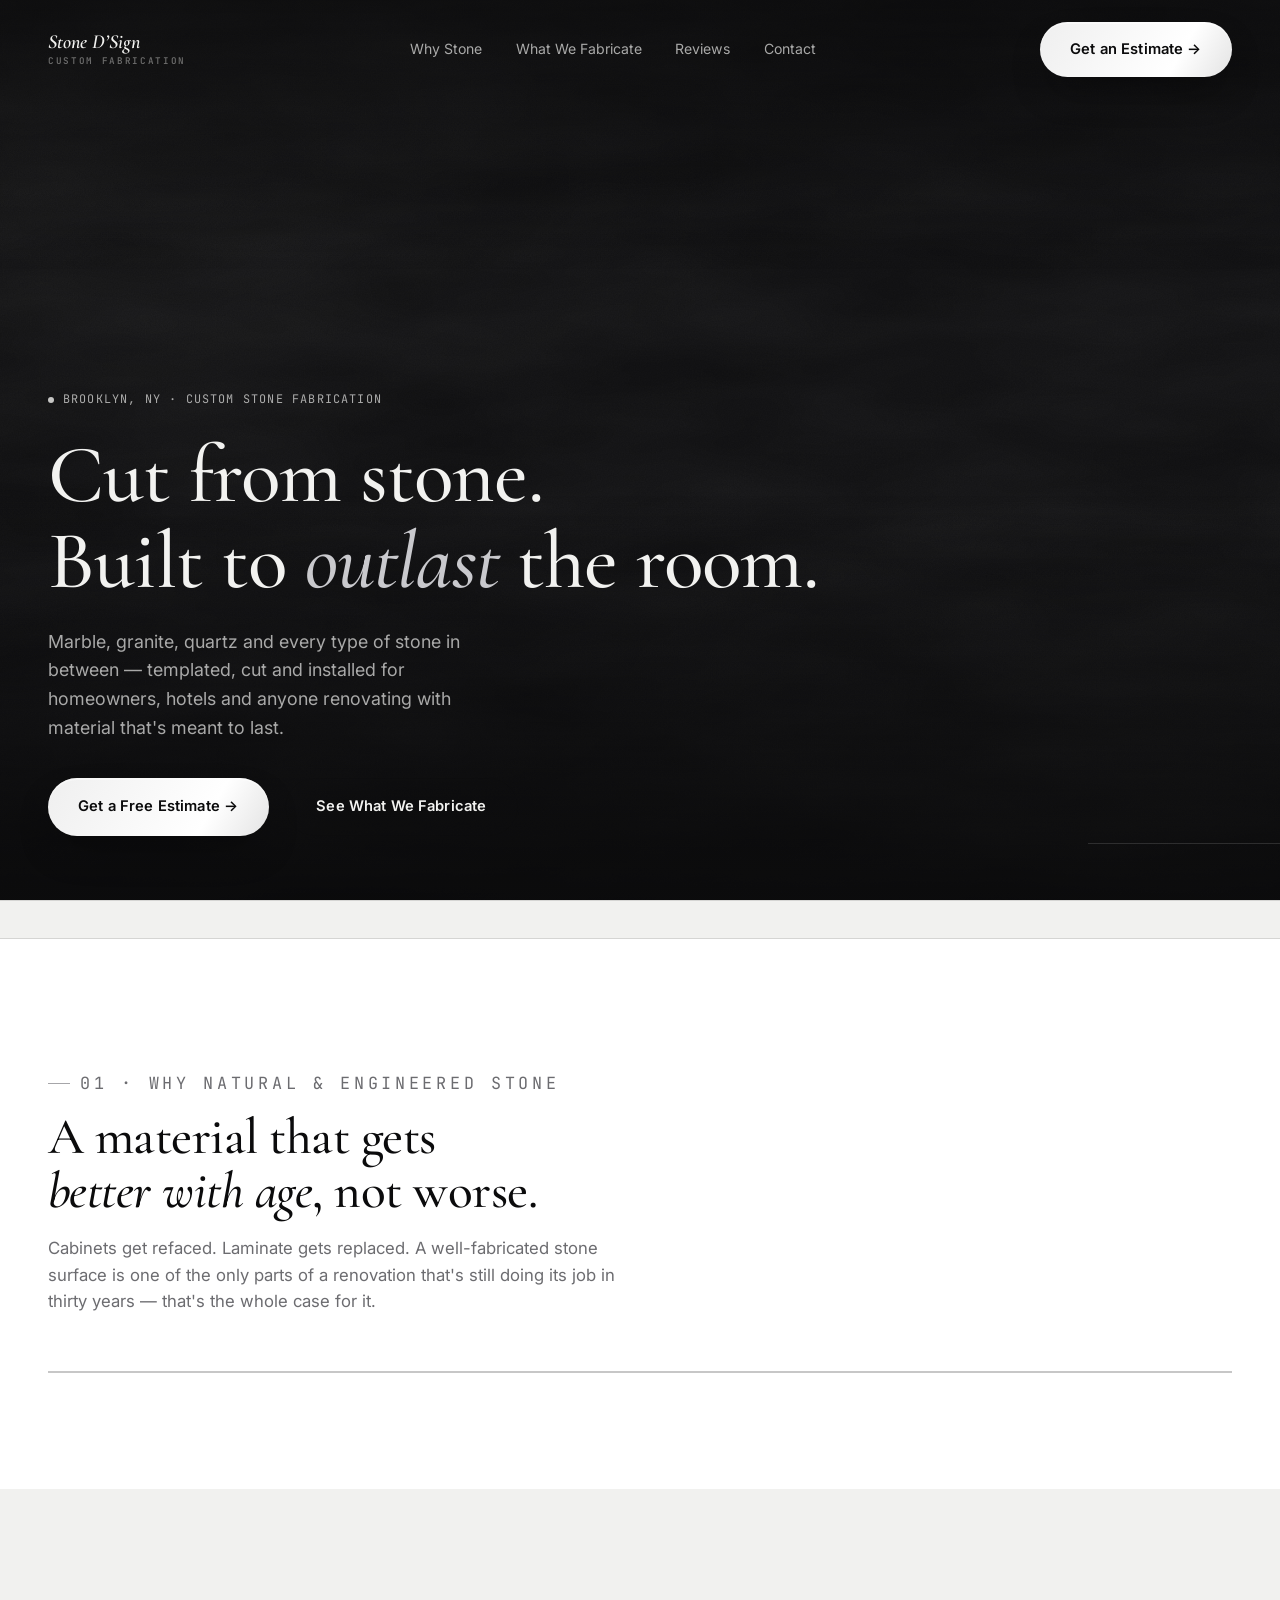
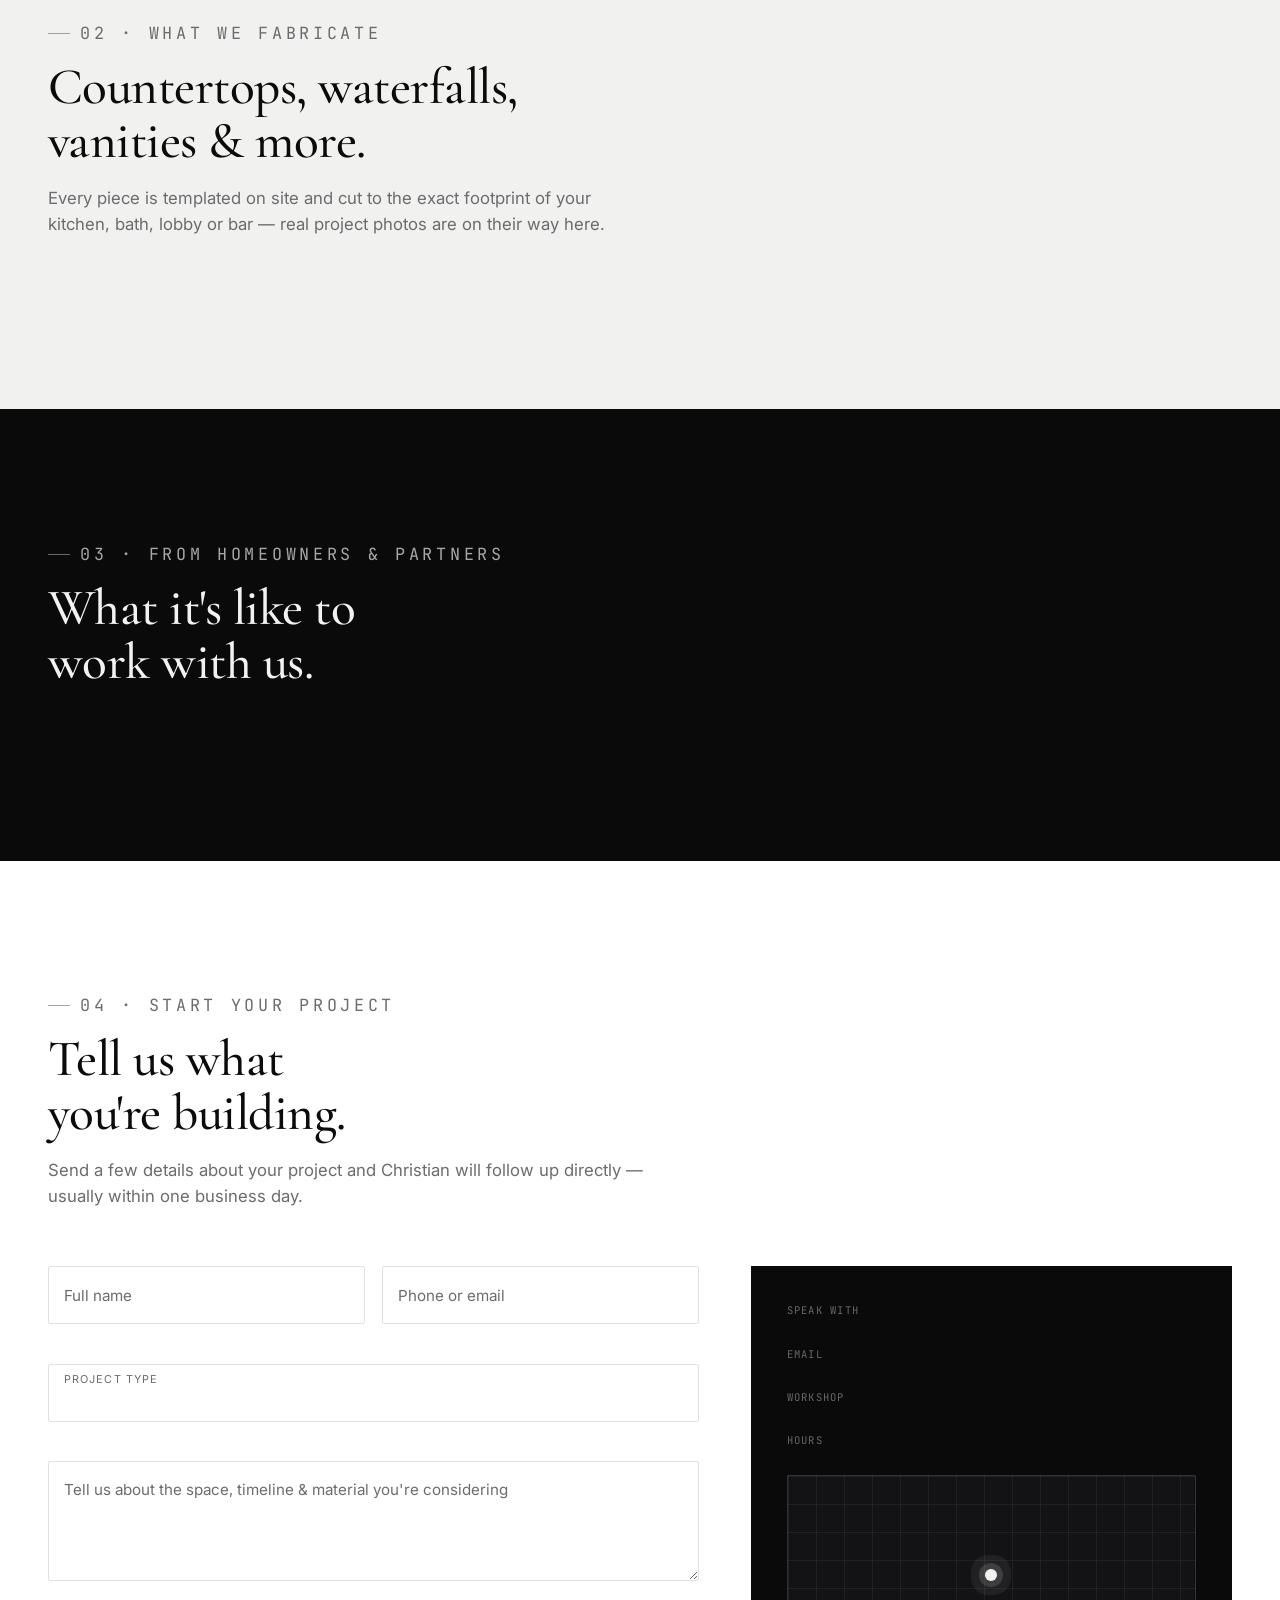
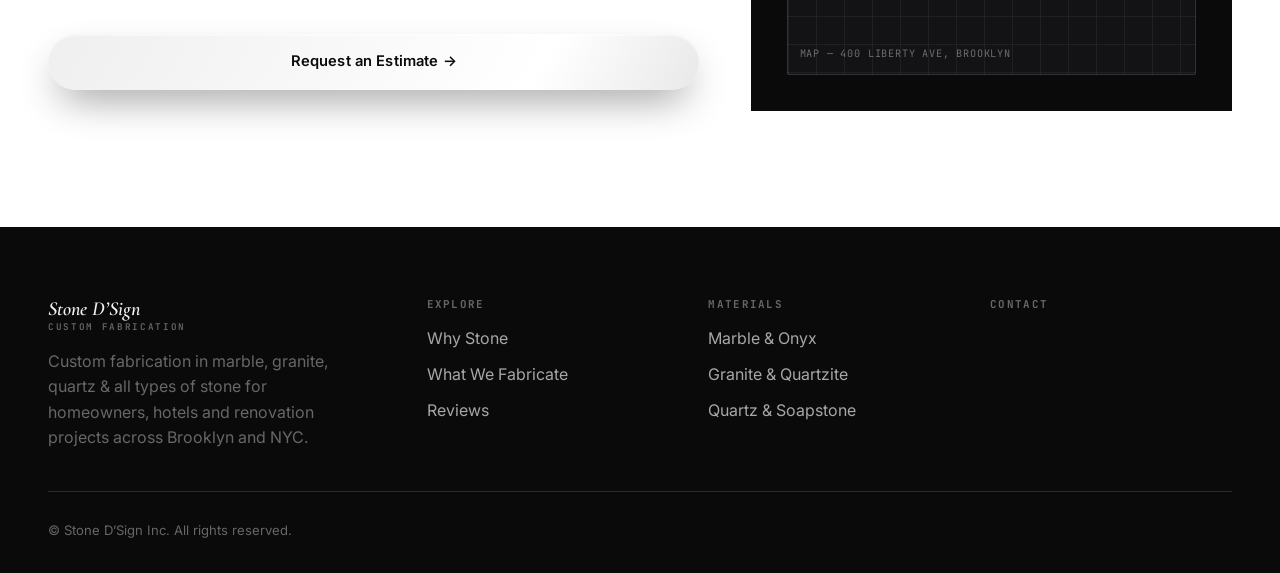
==== index.html @ 208e3b18 "Add files via upload" ====
<!doctype html>
<html lang="en">
<head>
  <meta charset="utf-8">
  <meta name="viewport" content="width=device-width, initial-scale=1">
  <title>Stone D&#39;Sign Inc. · Custom Marble, Granite &amp; Quartz Fabrication — Brooklyn, NY</title>
  <meta name="description" content="Custom stone fabrication in marble, granite, quartz and all types of stone. Kitchen countertops, waterfall islands, vanity tops, fireplaces &amp; tabletops. Brooklyn, NY.">

  <link rel="icon" href="data:image/svg+xml,<svg xmlns=%22http://www.w3.org/2000/svg%22 viewBox=%220 0 100 100%22><rect width=%22100%22 height=%22100%22 fill=%22%230a0a0b%22/><text x=%2250%22 y=%2266%22 font-size=%2258%22 font-family=%22Georgia,serif%22 font-style=%22italic%22 fill=%22%23f2f2f0%22 text-anchor=%22middle%22>S</text></svg>">

  <link rel="preconnect" href="https://fonts.googleapis.com">
  <link rel="preconnect" href="https://fonts.gstatic.com" crossorigin>
  <link rel="stylesheet" href="https://fonts.googleapis.com/css2?family=Cormorant+Garamond:ital,wght@0,400;0,500;0,600;1,500;1,600&amp;family=Inter:wght@400;500;600;700&amp;family=JetBrains+Mono:wght@400;500&amp;display=swap">

  <link rel="stylesheet" href="styles.css?v=20260906">
</head>
<body>
  <a class="skip-link" href="#main">Skip to content</a>

  <!-- ============================= NAV ============================= -->
  <header class="nav">
    <div class="container nav-inner">
      <a href="#top" class="brand">Stone D&#8217;Sign <span class="sub">Custom Fabrication</span></a>
      <nav class="nav-links" aria-label="Primary">
        <a href="#why-stone">Why Stone</a>
        <a href="#work">What We Fabricate</a>
        <a href="#reviews">Reviews</a>
        <a href="#contact">Contact</a>
      </nav>
      <a class="btn btn-primary nav-cta" href="#contact"><span class="arrow">Get an Estimate →</span></a>
      <button class="burger" data-burger aria-expanded="false" aria-controls="mobile-nav" aria-label="Open menu">
        <span></span>
      </button>
    </div>
  </header>

  <nav id="mobile-nav" class="mobile-nav" data-mobile-nav aria-hidden="true" aria-label="Mobile">
    <ul>
      <li><a href="#why-stone">Why Stone</a></li>
      <li><a href="#work">What We Fabricate</a></li>
      <li><a href="#reviews">Reviews</a></li>
      <li><a href="#contact">Contact</a></li>
      <li><a class="btn btn-ghost" href="#contact">Get an Estimate</a></li>
    </ul>
  </nav>

  <main id="main">

    <!-- ============================= HERO ============================= -->
    <section class="hero" id="top">
      <div class="hero-veins" data-hero-veins aria-hidden="true"></div>
      <div class="hero-grain" aria-hidden="true"></div>
      <div class="hero-vignette" aria-hidden="true"></div>

      <div class="hero-inner container">
        <p class="hero-meta"><span class="dot"></span> Brooklyn, NY · Custom Stone Fabrication</p>
        <h1 class="hero-title">Cut from stone.<br>Built to <em>outlast</em> the room.</h1>
        <p class="hero-sub">Marble, granite, quartz and every type of stone in between — templated, cut and installed for homeowners, hotels and anyone renovating with material that's meant to last.</p>
        <div class="hero-actions">
          <a class="btn btn-primary" href="#contact" data-magnetic data-magnetic-strength="0.25"><span class="arrow">Get a Free Estimate →</span></a>
          <a class="btn btn-ghost" href="#work">See What We Fabricate</a>
        </div>
      </div>

      <div class="hero-stats">
        <div class="container">
          <div class="stats-row" data-stats aria-label="Company statistics"></div>
        </div>
      </div>
    </section>

    <!-- ============================= MATERIALS MARQUEE ============================= -->
    <div class="marquee" aria-hidden="true">
      <div class="marquee-row">
        <div class="marquee-track" data-marquee-track></div>
      </div>
    </div>

    <!-- ============================= WHY STONE / ADVANTAGES ============================= -->
    <section class="section" id="why-stone">
      <div class="container">
        <div class="section-head">
          <p class="kicker">01 · Why Natural &amp; Engineered Stone</p>
          <h2>A material that gets<br><em>better with age</em>, not worse.</h2>
          <p>Cabinets get refaced. Laminate gets replaced. A well-fabricated stone surface is one of the only parts of a renovation that's still doing its job in thirty years — that's the whole case for it.</p>
        </div>
        <div class="adv-grid" data-advantages role="list" aria-label="Advantages of stone"></div>
      </div>
    </section>

    <!-- ============================= WHAT WE FABRICATE ============================= -->
    <section class="section section--soft" id="work">
      <div class="container">
        <div class="section-head">
          <p class="kicker">02 · What We Fabricate</p>
          <h2>Countertops, waterfalls,<br>vanities &amp; more.</h2>
          <p>Every piece is templated on site and cut to the exact footprint of your kitchen, bath, lobby or bar — real project photos are on their way here.</p>
        </div>
        <div class="app-grid" data-applications role="list" aria-label="Stone applications"></div>
      </div>
    </section>

    <!-- ============================= TESTIMONIALS ============================= -->
    <section class="section section--dark" id="reviews">
      <div class="container">
        <div class="section-head">
          <p class="kicker">03 · From Homeowners &amp; Partners</p>
          <h2>What it's like to<br>work with us.</h2>
        </div>
        <div class="quote-grid" data-testimonials role="list" aria-label="Client testimonials"></div>
      </div>
    </section>

    <!-- ============================= CONTACT ============================= -->
    <section class="section" id="contact">
      <div class="container">
        <div class="section-head">
          <p class="kicker">04 · Start Your Project</p>
          <h2>Tell us what<br>you're building.</h2>
          <p>Send a few details about your project and Christian will follow up directly — usually within one business day.</p>
        </div>

        <div class="contact-grid">
          <form class="contact-form" data-contact-form novalidate>
            <div class="form-row">
              <div class="field">
                <input type="text" name="name" id="f-name" placeholder=" " required autocomplete="name">
                <label for="f-name">Full name</label>
              </div>
              <div class="field">
                <input type="tel" name="phone" id="f-phone" placeholder=" " required autocomplete="tel">
                <label for="f-phone">Phone or email</label>
              </div>
            </div>
            <div class="field">
              <select name="project" id="f-project" required>
                <option value="" disabled selected hidden></option>
                <option>Kitchen countertop</option>
                <option>Waterfall island</option>
                <option>Bathroom vanity</option>
                <option>Fireplace surround</option>
                <option>Commercial / hotel project</option>
                <option>Other</option>
              </select>
              <label for="f-project">Project type</label>
            </div>
            <div class="field">
              <textarea name="message" id="f-message" placeholder=" " required></textarea>
              <label for="f-message">Tell us about the space, timeline &amp; material you're considering</label>
            </div>
            <button class="btn btn-primary cta-submit" type="submit">
              <span class="cta-form-label arrow">Request an Estimate →</span>
              <span class="cta-form-spinner" aria-hidden="true"></span>
            </button>

            <div class="contact-success" data-contact-success aria-hidden="true" role="status">
              <h3>Request received.</h3>
              <p data-contact-success-msg></p>
            </div>
          </form>

          <aside class="info-card">
            <div class="info-row">
              <span class="label">Speak with</span>
              <a class="value" data-contact-phone href="#"></a>
            </div>
            <div class="info-row">
              <span class="label">Email</span>
              <a class="value" data-contact-email href="#"></a>
            </div>
            <div class="info-row">
              <span class="label">Workshop</span>
              <span class="value" data-contact-address></span>
            </div>
            <div class="info-row">
              <span class="label">Hours</span>
              <span class="value" data-contact-hours></span>
            </div>
            <div class="map-ph" role="img" aria-label="Map placeholder — 400 Liberty Avenue, Brooklyn, NY">
              <span class="pin" aria-hidden="true"></span>
              <span class="map-label">Map — 400 Liberty Ave, Brooklyn</span>
            </div>
          </aside>
        </div>
      </div>
    </section>

  </main>

  <!-- ============================= FOOTER ============================= -->
  <footer class="footer">
    <div class="container">
      <div class="footer-top">
        <div class="footer-brand">
          <a href="#top" class="brand">Stone D&#8217;Sign <span class="sub">Custom Fabrication</span></a>
          <p>Custom fabrication in marble, granite, quartz &amp; all types of stone for homeowners, hotels and renovation projects across Brooklyn and NYC.</p>
        </div>
        <div class="footer-col">
          <h4>Explore</h4>
          <ul>
            <li><a href="#why-stone">Why Stone</a></li>
            <li><a href="#work">What We Fabricate</a></li>
            <li><a href="#reviews">Reviews</a></li>
          </ul>
        </div>
        <div class="footer-col">
          <h4>Materials</h4>
          <ul>
            <li>Marble &amp; Onyx</li>
            <li>Granite &amp; Quartzite</li>
            <li>Quartz &amp; Soapstone</li>
          </ul>
        </div>
        <div class="footer-col">
          <h4>Contact</h4>
          <ul>
            <li><a data-contact-phone-plain href="#"></a></li>
            <li><a data-contact-email href="#"></a></li>
            <li><span data-contact-address></span></li>
          </ul>
        </div>
      </div>
      <div class="footer-bottom">
        <p>&copy; <span data-year></span> Stone D&#8217;Sign Inc. All rights reserved.</p>
      </div>
    </div>
  </footer>

  <script defer src="lib/manifest.js"></script>
  <script defer src="main.js?v=20260906"></script>
</body>
</html>
---- styles.css ----
/* =============================================================
   1. Tokens
   ============================================================= */
:root {
  /* Light zone */
  --bg:        #ffffff;
  --bg-2:      #f1f1ef;
  --paper:     #fafafa;
  --ink:       #0b0b0c;
  --ink-soft:  #2c2c2e;
  --muted:     #6c6c70;
  --line:      rgba(11, 11, 12, 0.12);
  --line-soft: rgba(11, 11, 12, 0.07);

  /* Dark zone */
  --dark-bg:    #0a0a0b;
  --dark-bg-2:  #131315;
  --dark-card:  #1a1a1d;
  --cream:      #f2f2f0;   /* "white" text on dark, never pure #fff */
  --cream-mute: rgba(242, 242, 240, 0.68);
  --cream-dim:  rgba(242, 242, 240, 0.4);
  --line-dark:  rgba(242, 242, 240, 0.14);

  /* Metallic / sheen accent — grayscale only, no hue */
  --silver:     #c9c9cd;
  --silver-2:   #8f8f94;

  --radius: 2px;

  --ease-out:    cubic-bezier(0.16, 1, 0.3, 1);
  --ease-in:     cubic-bezier(0.7, 0, 0.84, 0);
  --ease-soft:   cubic-bezier(0.25, 0.46, 0.45, 0.94);
  --ease-bounce: cubic-bezier(0.34, 1.56, 0.64, 1);

  --serif: "Cormorant Garamond", "EB Garamond", Georgia, serif;
  --sans:  "Inter", -apple-system, BlinkMacSystemFont, "Segoe UI", sans-serif;
  --mono:  "JetBrains Mono", "IBM Plex Mono", ui-monospace, monospace;

  --container: 1280px;
  --gutter: clamp(1.25rem, 4vw, 3rem);
}

/* =============================================================
   2. Reset & base
   ============================================================= */
*, *::before, *::after { box-sizing: border-box; margin: 0; }
html { -webkit-text-size-adjust: 100%; tab-size: 2; scroll-behavior: smooth; }
html.nav-open { overflow: hidden; }
body {
  font-family: var(--sans);
  font-size: 16px;
  line-height: 1.6;
  color: var(--ink);
  background: var(--bg);
  -webkit-font-smoothing: antialiased;
  text-rendering: optimizeLegibility;
  overflow-x: clip;
  overscroll-behavior-y: none;
}
img, svg, video { display: block; max-width: 100%; }
img { height: auto; }
button { font: inherit; color: inherit; cursor: pointer; border: 0; background: none; }
a { color: inherit; text-decoration: none; }
p { text-wrap: pretty; }
h1, h2, h3, h4 { text-wrap: balance; line-height: 1.05; letter-spacing: -0.01em; }
ul { list-style: none; padding: 0; }
::selection { background: var(--ink); color: var(--cream); }

:focus-visible {
  outline: 2px solid var(--ink);
  outline-offset: 3px;
  border-radius: 4px;
}

.skip-link {
  position: fixed; top: -100px; left: 1rem;
  padding: .6rem 1rem; background: var(--ink); color: var(--cream);
  z-index: 9999; border-radius: 8px; font-weight: 500;
}
.skip-link:focus { top: 1rem; }

/* =============================================================
   3. Utilities
   ============================================================= */
.container {
  width: 100%;
  max-width: var(--container);
  margin-inline: auto;
  padding-inline: var(--gutter);
}
.sr-only {
  position: absolute; width: 1px; height: 1px; padding: 0; margin: -1px;
  overflow: hidden; clip: rect(0,0,0,0); white-space: nowrap; border: 0;
}
.section { padding-block: clamp(4rem, 9vw, 7.5rem); }
.section--tight { padding-block: clamp(2.5rem, 6vw, 4.5rem); }
.section--dark { background: var(--dark-bg); color: var(--cream); }
.section--soft { background: var(--bg-2); }

.kicker {
  display: inline-flex; align-items: center; gap: .6em;
  font-family: var(--mono);
  font-size: .72rem;
  letter-spacing: .22em;
  text-transform: uppercase;
  color: var(--muted);
}
.section--dark .kicker { color: var(--cream-mute); }
.kicker::before {
  content: ""; width: 22px; height: 1px; background: currentColor; opacity: .6;
}

.eyebrow-num {
  font-family: var(--mono);
  font-size: .8rem;
  color: var(--muted);
  letter-spacing: .05em;
}

.section-head {
  max-width: 46rem;
  margin-bottom: clamp(2.25rem, 5vw, 3.5rem);
}
.section-head h2 { margin-top: .9rem; }
.section-head p { margin-top: 1rem; color: var(--muted); font-size: 1.05rem; max-width: 38rem; }
.section--dark .section-head p { color: var(--cream-mute); }

.hairline { border-top: 1px solid var(--line); }
.section--dark .hairline { border-top-color: var(--line-dark); }

/* =============================================================
   4. Typography
   ============================================================= */
h1, .h1 { font-family: var(--serif); font-weight: 500; font-size: clamp(2.6rem, 6.4vw, 5.4rem); }
h2, .h2 { font-family: var(--serif); font-weight: 500; font-size: clamp(2rem, 4.2vw, 3.2rem); }
h3, .h3 { font-family: var(--serif); font-weight: 500; font-size: clamp(1.35rem, 2vw, 1.7rem); }
em { font-style: italic; }
.lede { font-size: clamp(1.05rem, 1.6vw, 1.25rem); color: var(--muted); max-width: 40ch; }
.section--dark .lede { color: var(--cream-mute); }

/* =============================================================
   5. Components
   ============================================================= */

/* --- Buttons --- */
.btn {
  position: relative;
  display: inline-flex; align-items: center; justify-content: center; gap: .6rem;
  padding: 1rem 1.9rem;
  font-family: var(--sans); font-weight: 600; font-size: .92rem;
  letter-spacing: .01em;
  border-radius: 999px;
  transition: transform .5s var(--ease-soft), box-shadow .4s var(--ease-out), background .4s var(--ease-out), color .4s var(--ease-out);
  white-space: nowrap;
}
.btn-primary {
  background: linear-gradient(120deg, #efefef, #ffffff 35%, #d8d8d8 55%, #ffffff 75%, #efefef);
  background-size: 220% 100%;
  color: var(--ink);
  box-shadow: 0 18px 40px -12px rgba(0,0,0,0.45), 0 2px 0 rgba(255,255,255,0.4) inset;
}
.btn-primary:hover { background-position: 100% 0; transform: translateY(-2px); box-shadow: 0 22px 50px -10px rgba(0,0,0,0.5); }
.btn-ghost {
  background: transparent;
  color: inherit;
  border: 1px solid var(--line);
}
.section--dark .btn-ghost { border-color: var(--line-dark); }
.btn-ghost:hover { border-color: currentColor; transform: translateY(-2px); }
.btn-ghost .arrow, .btn-primary .arrow { transition: transform .4s var(--ease-out); }
.btn:hover .arrow { transform: translateX(3px); }

.has-magnetic { display: inline-flex; position: relative; isolation: isolate; }
.magnetic-inner {
  display: inline-flex; align-items: center; justify-content: center; gap: inherit;
  will-change: transform;
  transition: transform .8s var(--ease-soft);
}

/* --- Sheen / halo card effect (signature) --- */
.has-sheen {
  --mx: 50%; --my: 50%; --rx: 0deg; --ry: 0deg;
  position: relative; isolation: isolate;
  transform: perspective(1000px) rotateX(var(--rx)) rotateY(var(--ry));
  transition: transform .5s var(--ease-soft), box-shadow .5s var(--ease-soft), border-color .4s;
}
.has-sheen:hover { transition-duration: .12s; }
.has-sheen::before {
  content: "";
  position: absolute; inset: 0; z-index: 1; pointer-events: none;
  background: radial-gradient(320px circle at var(--mx) var(--my), rgba(255,255,255,0.5), transparent 60%);
  opacity: 0; transition: opacity .4s;
  mix-blend-mode: overlay;
}
.section--dark .has-sheen::before {
  background: radial-gradient(320px circle at var(--mx) var(--my), rgba(255,255,255,0.16), transparent 62%);
}
.has-sheen:hover::before { opacity: 1; }

/* --- Nav --- */
.nav {
  position: fixed; inset-inline: 0; top: 0; z-index: 100;
  transition: background-color .4s var(--ease-out), backdrop-filter .4s var(--ease-out), border-color .4s var(--ease-out);
  border-bottom: 1px solid transparent;
}
.nav-inner {
  display: flex; align-items: center; justify-content: space-between;
  padding-block: 1.35rem;
}
.nav.is-scrolled {
  background: rgba(10,10,11,0.82);
  backdrop-filter: blur(14px); -webkit-backdrop-filter: blur(14px);
  border-bottom-color: var(--line-dark);
}
.nav.is-scrolled .nav-inner { padding-block: 1rem; }
.brand {
  display: flex; flex-direction: column; line-height: 1;
  font-family: var(--serif); font-style: italic; font-weight: 600;
  font-size: 1.25rem; color: var(--cream);
}
.brand span.sub {
  font-family: var(--mono); font-style: normal; font-size: .58rem;
  letter-spacing: .18em; text-transform: uppercase; color: var(--cream-dim);
  margin-top: .3rem;
}
.nav-links {
  display: none; align-items: center; gap: 2.1rem;
  font-size: .88rem; color: var(--cream-mute);
}
.nav-links a { position: relative; padding-block: .2rem; }
.nav-links a::after {
  content: ""; position: absolute; left: 0; right: 100%; bottom: -2px; height: 1px; background: var(--cream);
  transition: right .35s var(--ease-out);
}
.nav-links a:hover::after { right: 0; }
.nav-links a:hover { color: var(--cream); }
.nav-cta { display: none; }
.burger {
  display: grid; place-items: center; width: 42px; height: 42px;
  border: 1px solid var(--line-dark); border-radius: 50%;
  color: var(--cream);
}
.burger span, .burger span::before, .burger span::after {
  content: ""; display: block; width: 16px; height: 1px; background: currentColor; position: relative;
  transition: transform .3s var(--ease-out), opacity .3s;
}
.burger span::before { position: absolute; top: -5px; }
.burger span::after { position: absolute; top: 5px; }
.burger[aria-expanded="true"] span { background: transparent; }
.burger[aria-expanded="true"] span::before { transform: translateY(5px) rotate(45deg); }
.burger[aria-expanded="true"] span::after { transform: translateY(-5px) rotate(-45deg); }

.mobile-nav {
  position: fixed; inset: 0; z-index: 90;
  background: var(--dark-bg); color: var(--cream);
  display: grid; place-items: center;
  clip-path: inset(0 0 100% 0);
  transition: clip-path .6s var(--ease-soft);
}
.mobile-nav[aria-hidden="false"] { clip-path: inset(0); }
.mobile-nav ul { display: flex; flex-direction: column; align-items: center; gap: 1.6rem; }
.mobile-nav a { font-family: var(--serif); font-style: italic; font-size: 2rem; }
.mobile-nav .btn { margin-top: 1rem; }

/* --- Cards: advantages --- */
.adv-grid {
  display: grid; gap: 1px; background: var(--line);
  border: 1px solid var(--line);
}
.adv-card {
  background: var(--bg); padding: clamp(1.75rem, 3vw, 2.5rem);
  display: flex; flex-direction: column; gap: .9rem;
}
.adv-num { font-family: var(--mono); font-size: .85rem; color: var(--muted); }
.adv-title { font-size: 1.3rem; }
.adv-text { color: var(--muted); font-size: .98rem; max-width: 38ch; }
.adv-card--big { grid-column: span 2; }
.adv-card--big .adv-title { font-size: clamp(1.5rem, 2.4vw, 1.9rem); }

/* --- Materials marquee --- */
.marquee { overflow: hidden; position: relative; background: var(--bg-2); border-block: 1px solid var(--line); }
.marquee::before, .marquee::after {
  content: ""; position: absolute; top: 0; bottom: 0; width: 90px; z-index: 2; pointer-events: none;
}
.marquee::before { left: 0; background: linear-gradient(90deg, var(--bg-2), transparent); }
.marquee::after { right: 0; background: linear-gradient(270deg, var(--bg-2), transparent); }
.marquee-row { display: flex; width: max-content; animation: marqueeScroll 34s linear infinite; }
.marquee-track {
  display: inline-flex; align-items: center; gap: 1.4rem; white-space: nowrap;
  padding-block: 1.15rem; padding-inline-end: 1.4rem;
}
.marquee-item { font-family: var(--mono); font-size: .82rem; letter-spacing: .12em; color: var(--ink-soft); }
.marquee-dot { font-size: .5rem; color: var(--muted); opacity: .6; }
@keyframes marqueeScroll { to { transform: translateX(-50%); } }

/* --- Applications / gallery mosaic --- */
.app-grid {
  display: grid; gap: clamp(1rem, 2vw, 1.5rem);
  grid-template-columns: 1fr;
}
.app-card { display: flex; flex-direction: column; gap: 1rem; }
.app-card figcaption h3 { font-size: 1.1rem; }
.app-card figcaption p { color: var(--muted); font-size: .92rem; margin-top: .35rem; max-width: 32ch; }

.ph-image {
  position: relative; overflow: hidden; border-radius: var(--radius);
  background:
    repeating-linear-gradient(135deg, #ececea 0px, #ececea 2px, #e2e2e0 2px, #e2e2e0 4px),
    linear-gradient(160deg, #f3f3f1, #dcdcda 60%, #efefed);
  min-height: 220px;
}
.ph-image::after {
  content: ""; position: absolute; inset: 0;
  background: linear-gradient(115deg, transparent 30%, rgba(255,255,255,0.55) 48%, transparent 66%);
  background-size: 250% 250%;
  animation: phSheen 6s ease-in-out infinite;
}
@keyframes phSheen {
  0%, 100% { background-position: 0% 0%; }
  50% { background-position: 100% 100%; }
}
.ph-frame {
  position: absolute; inset: 10px; border: 1px dashed rgba(11,11,12,0.28); border-radius: 1px;
}
.ph-label {
  position: absolute; left: 50%; top: 50%; transform: translate(-50%, -50%);
  font-family: var(--mono); font-size: .68rem; letter-spacing: .06em; text-transform: uppercase;
  color: var(--ink-soft); background: rgba(255,255,255,0.75);
  padding: .45rem .7rem; border: 1px solid rgba(11,11,12,0.15);
  max-width: 84%; text-align: center; line-height: 1.4;
}
.ph--wide { aspect-ratio: 16 / 10; }
.ph--tall { aspect-ratio: 4 / 5; }
.ph--square { aspect-ratio: 1 / 1; }

/* --- Testimonials --- */
.quote-grid { display: grid; gap: clamp(1.25rem, 2.5vw, 1.75rem); grid-template-columns: 1fr; }
.quote-card {
  background: var(--dark-card); border: 1px solid var(--line-dark);
  padding: clamp(1.9rem, 3vw, 2.5rem);
  display: flex; flex-direction: column; gap: 1.3rem;
}
.quote-mark { font-family: var(--serif); font-size: 3rem; line-height: 1; color: var(--silver-2); }
.quote-card blockquote { font-size: 1.05rem; color: var(--cream); line-height: 1.55; }
.quote-card footer { display: flex; flex-direction: column; gap: .2rem; }
.quote-name { font-weight: 600; color: var(--cream); }
.quote-role { font-family: var(--mono); font-size: .74rem; letter-spacing: .05em; color: var(--cream-dim); text-transform: uppercase; }

/* --- Stats --- */
.stats-row { display: grid; grid-template-columns: repeat(2, 1fr); gap: 2rem; }
.stat { display: flex; flex-direction: column; gap: .35rem; }
.stat-num { font-family: var(--serif); font-style: italic; font-size: clamp(2rem, 4vw, 2.8rem); color: var(--cream); }
.stat-label { font-family: var(--mono); font-size: .68rem; letter-spacing: .07em; text-transform: uppercase; color: var(--cream-dim); max-width: 16ch; }

/* --- Forms --- */
.field { position: relative; }
.field input, .field select, .field textarea {
  width: 100%; padding: 1.35rem 1rem 0.55rem; border: 1px solid var(--line);
  background: transparent; color: inherit; font: inherit; border-radius: var(--radius);
  transition: border-color .3s;
}
.field textarea { min-height: 120px; resize: vertical; }
.field input:focus, .field select:focus, .field textarea:focus { border-color: var(--ink); outline: none; }
.field label {
  position: absolute; left: 1rem; top: 1.1rem;
  pointer-events: none; transition: all .25s var(--ease-out);
  color: var(--muted); font-size: .95rem;
}
.field input:focus + label, .field input:not(:placeholder-shown) + label,
.field textarea:focus + label, .field textarea:not(:placeholder-shown) + label,
.field.has-value label {
  top: .45rem; font-size: .68rem; letter-spacing: .1em; text-transform: uppercase;
}
.field select { appearance: none; }
.field select + label { top: .45rem; font-size: .68rem; letter-spacing: .1em; text-transform: uppercase; }

.contact-form { display: grid; gap: 1.1rem; position: relative; }
.form-row { display: grid; gap: 1.1rem; grid-template-columns: 1fr; }

.cta-submit {
  position: relative; margin-top: .4rem; align-self: start;
}
.cta-submit .cta-form-spinner, .cta-submit .cta-form-check {
  position: absolute; inset: 0; display: grid; place-items: center; opacity: 0; pointer-events: none;
}
.contact-form.is-sending .cta-submit .cta-form-label { opacity: 0; }
.contact-form.is-sending .cta-submit .cta-form-spinner { opacity: 1; }
.cta-form-spinner::after {
  content: ""; width: 16px; height: 16px;
  border: 1.5px solid rgba(11,11,12,0.25); border-top-color: var(--ink);
  border-radius: 50%; animation: spin .9s linear infinite;
}
@keyframes spin { to { transform: rotate(360deg); } }
.contact-form.is-sent { opacity: 0; transform: translateY(-10px); pointer-events: none; transition: opacity .5s, transform .5s; }

.contact-success {
  position: absolute; inset: 0; display: grid; place-items: start center; text-align: left;
  opacity: 0; pointer-events: none; transform: translateY(10px);
  transition: opacity .7s var(--ease-out) .15s, transform .7s var(--ease-soft) .15s;
}
.contact-success.is-visible { opacity: 1; pointer-events: auto; transform: translateY(0); }
.contact-success h3 { font-size: 1.5rem; }
.contact-success p { margin-top: .6rem; color: var(--muted); max-width: 34ch; }

/* --- Info card / map placeholder --- */
.info-card {
  background: var(--dark-bg); color: var(--cream);
  padding: clamp(1.75rem, 3vw, 2.25rem);
  display: flex; flex-direction: column; gap: 1.35rem;
}
.info-row { display: flex; flex-direction: column; gap: .3rem; }
.info-row .label { font-family: var(--mono); font-size: .66rem; letter-spacing: .12em; text-transform: uppercase; color: var(--cream-dim); }
.info-row .value { font-size: 1.02rem; }
.info-row a.value:hover { text-decoration: underline; text-underline-offset: 3px; }

.map-ph {
  position: relative; overflow: hidden; min-height: 200px; border-radius: var(--radius);
  background:
    linear-gradient(rgba(242,242,240,0.06) 1px, transparent 1px) 0 0 / 28px 28px,
    linear-gradient(90deg, rgba(242,242,240,0.06) 1px, transparent 1px) 0 0 / 28px 28px,
    var(--dark-bg-2);
  border: 1px solid var(--line-dark);
  display: grid; place-items: center;
}
.map-ph .pin {
  width: 12px; height: 12px; border-radius: 50%; background: var(--cream);
  box-shadow: 0 0 0 6px rgba(242,242,240,0.14), 0 0 0 14px rgba(242,242,240,0.06);
}
.map-ph .map-label {
  position: absolute; bottom: 12px; left: 12px;
  font-family: var(--mono); font-size: .64rem; letter-spacing: .08em; text-transform: uppercase;
  color: var(--cream-dim);
}

/* --- Footer --- */
.footer {
  background: var(--dark-bg); color: var(--cream-mute);
  padding-block: clamp(3rem, 6vw, 4.5rem) 2rem;
}
.footer-top {
  display: grid; gap: 2.5rem; grid-template-columns: 1fr;
  padding-bottom: 2.5rem; border-bottom: 1px solid var(--line-dark);
}
.footer-brand .brand { color: var(--cream); }
.footer-brand p { margin-top: 1rem; color: var(--cream-dim); max-width: 32ch; }
.footer-col h4 { font-family: var(--mono); font-size: .68rem; letter-spacing: .12em; text-transform: uppercase; color: var(--cream-dim); margin-bottom: 1rem; }
.footer-col ul { display: flex; flex-direction: column; gap: .65rem; }
.footer-col a:hover { color: var(--cream); text-decoration: underline; text-underline-offset: 3px; }
.footer-bottom {
  display: flex; flex-direction: column; gap: 1rem; align-items: flex-start;
  padding-top: 1.75rem; font-size: .82rem; color: var(--cream-dim);
}

/* =============================================================
   6. Sections
   ============================================================= */

/* --- Hero --- */
.hero {
  position: relative; min-height: 100svh; display: flex; align-items: flex-end;
  background: var(--dark-bg); color: var(--cream); overflow: hidden;
  padding-top: 6rem;
}
.hero-veins {
  position: absolute; inset: -8%; z-index: 0;
  background-image:
    radial-gradient(ellipse 70% 55% at 18% 22%, rgba(255,255,255,0.05), transparent 60%),
    radial-gradient(ellipse 60% 50% at 82% 78%, rgba(255,255,255,0.04), transparent 60%),
    url("data:image/svg+xml;utf8,<svg xmlns='http://www.w3.org/2000/svg' viewBox='0 0 800 800'><filter id='v'><feTurbulence type='fractalNoise' baseFrequency='0.008 0.03' numOctaves='3' seed='7' stitchTiles='stitch'/><feColorMatrix type='matrix' values='0 0 0 0 1  0 0 0 0 1  0 0 0 0 1  0 0 0 0.06 0'/></filter><rect width='100%25' height='100%25' filter='url(%23v)'/></svg>"),
    linear-gradient(160deg, #0a0a0b 0%, #121214 55%, #0a0a0b 100%);
  background-size: cover, cover, cover, cover;
  will-change: transform;
}
.hero-grain {
  position: absolute; inset: 0; z-index: 1; pointer-events: none; opacity: .5; mix-blend-mode: overlay;
  background-image: url("data:image/svg+xml;utf8,<svg xmlns='http://www.w3.org/2000/svg' viewBox='0 0 200 200'><filter id='n'><feTurbulence type='fractalNoise' baseFrequency='0.9' numOctaves='3' stitchTiles='stitch'/><feColorMatrix values='0 0 0 0 0 0 0 0 0 0 0 0 0 0 0 0 0 0 0.5 0'/></filter><rect width='100%25' height='100%25' filter='url(%23n)'/></svg>");
  background-size: 220px 220px;
}
.hero-vignette {
  position: absolute; inset: 0; z-index: 1; pointer-events: none;
  background: linear-gradient(180deg, rgba(10,10,11,0.55) 0%, transparent 30%, transparent 55%, rgba(10,10,11,0.85) 100%);
}
.hero-inner { position: relative; z-index: 2; width: 100%; padding-bottom: clamp(2.5rem, 5vw, 4rem); }
.hero-meta {
  display: flex; align-items: center; gap: .55rem;
  font-family: var(--mono); font-size: .74rem; letter-spacing: .1em; text-transform: uppercase;
  color: var(--cream-mute); margin-bottom: 1.4rem;
}
.hero-meta .dot { width: 6px; height: 6px; border-radius: 50%; background: var(--cream); opacity: .8; }
.hero-title { max-width: 16ch; }
.hero-title em { color: var(--silver); }
.hero-sub { margin-top: 1.5rem; color: var(--cream-mute); max-width: 42ch; font-size: clamp(1rem, 1.4vw, 1.15rem); }
.hero-actions { display: flex; flex-wrap: wrap; gap: 1rem; margin-top: 2.25rem; }

.hero-stats { position: relative; z-index: 2; border-top: 1px solid var(--line-dark); }
.hero-stats .container { padding-block: 1.75rem; }

/* --- About / trust strip --- */
.trust-strip { display: flex; flex-wrap: wrap; gap: .6rem 2rem; align-items: center; }
.trust-strip span { font-family: var(--mono); font-size: .74rem; letter-spacing: .08em; color: var(--muted); text-transform: uppercase; }

/* --- Contact section layout --- */
.contact-grid {
  display: grid; gap: clamp(2rem, 4vw, 3.5rem);
  grid-template-columns: 1fr;
}

/* =============================================================
   7. Responsive
   ============================================================= */
@media (min-width: 540px) {
  .stats-row { grid-template-columns: repeat(4, 1fr); }
  .app-grid { grid-template-columns: repeat(2, 1fr); }
}

@media (min-width: 720px) {
  .nav-links { display: flex; }
  .nav-cta { display: inline-flex; }
  .burger { display: none; }
  .form-row { grid-template-columns: 1fr 1fr; }
}

@media (min-width: 960px) {
  .adv-grid { grid-template-columns: repeat(3, 1fr); }
  .adv-card--big { grid-column: span 2; grid-row: span 1; }
  .quote-grid { grid-template-columns: repeat(3, 1fr); }
  .app-grid { grid-template-columns: repeat(3, 1fr); }
  .app-card:nth-child(1) { grid-column: span 2; }
  .app-card:nth-child(4) { grid-column: span 2; }
  .contact-grid { grid-template-columns: 1.15fr 0.85fr; }
  .footer-top { grid-template-columns: 1.4fr 1fr 1fr 1fr; }
}

@media (min-width: 1280px) {
  .hero-title { max-width: 20ch; }
}

/* =============================================================
   8. Reduced motion — only INTRUSIVE / continuous effects
   ============================================================= */
@media (prefers-reduced-motion: reduce) {
  html { scroll-behavior: auto; }
  .marquee-row { animation: none; }
  .ph-image::after { animation: none; }
  .hero-veins { transition: none !important; }
}
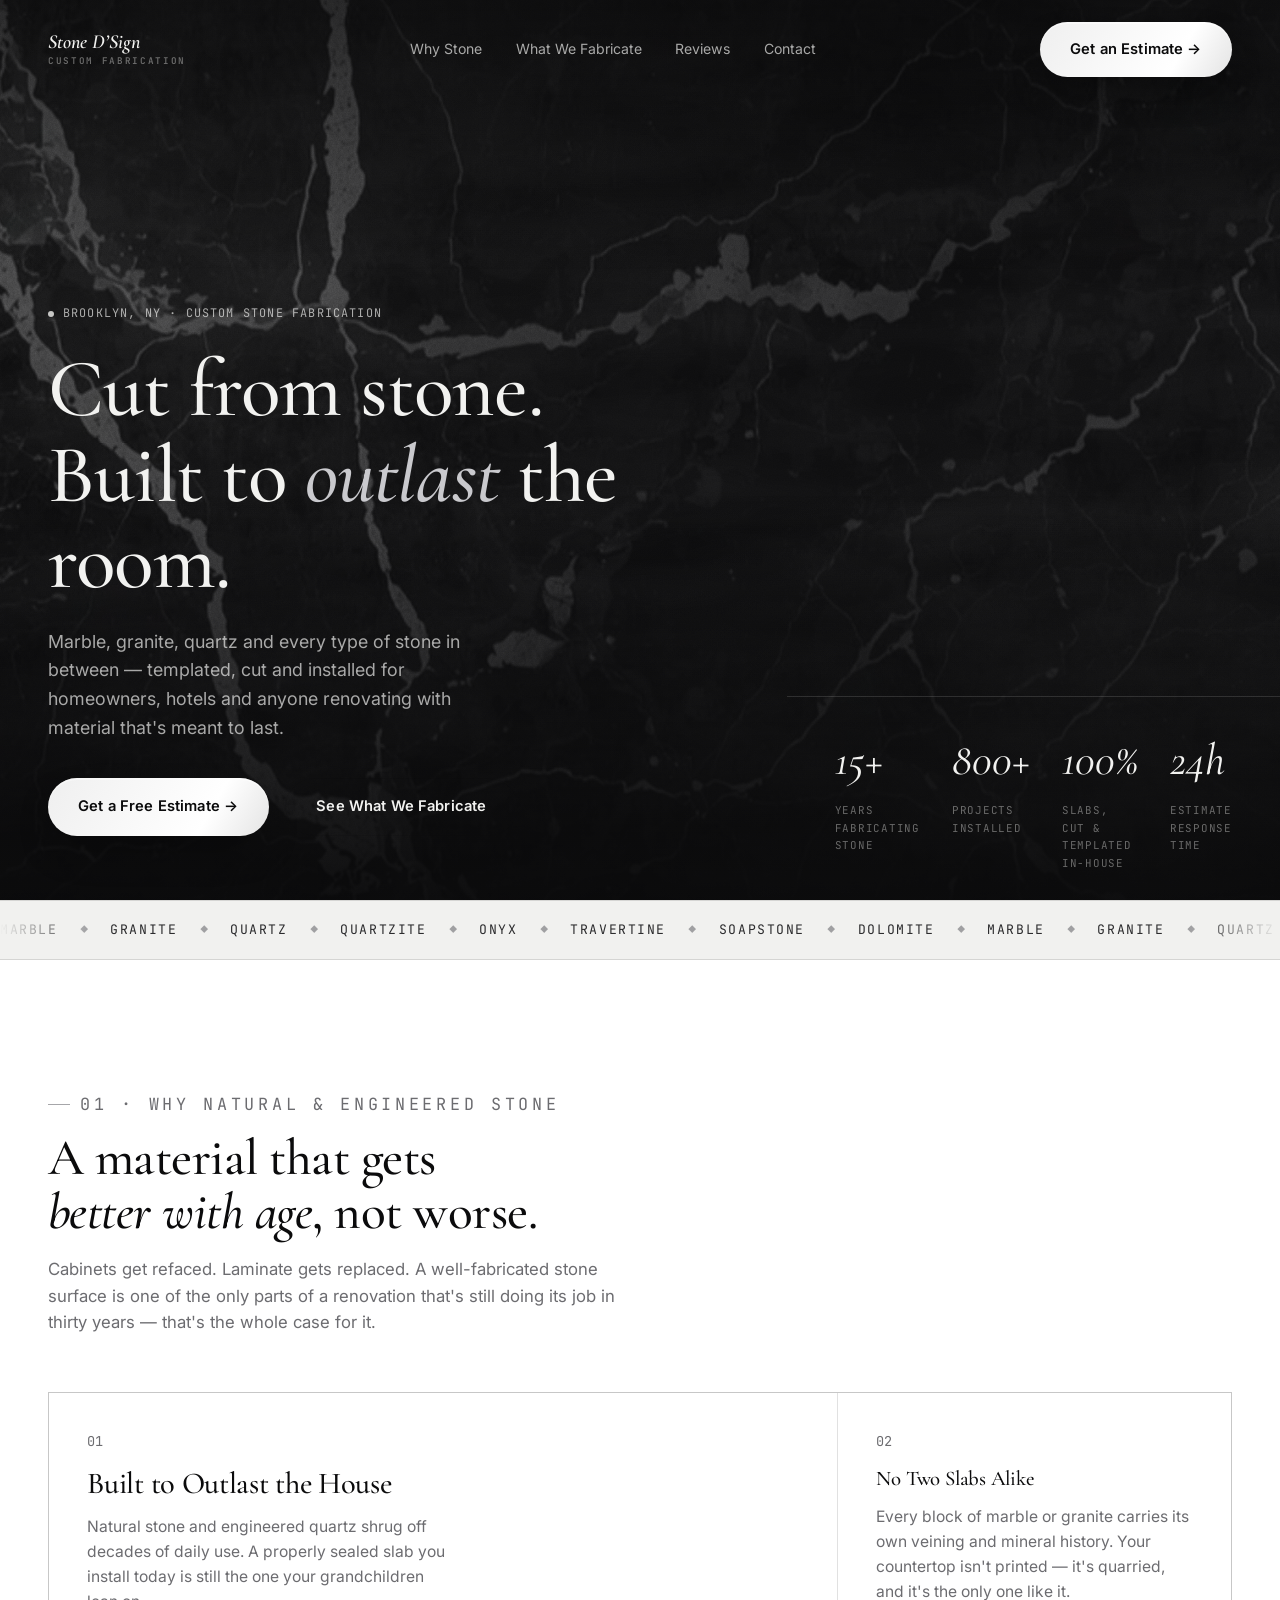
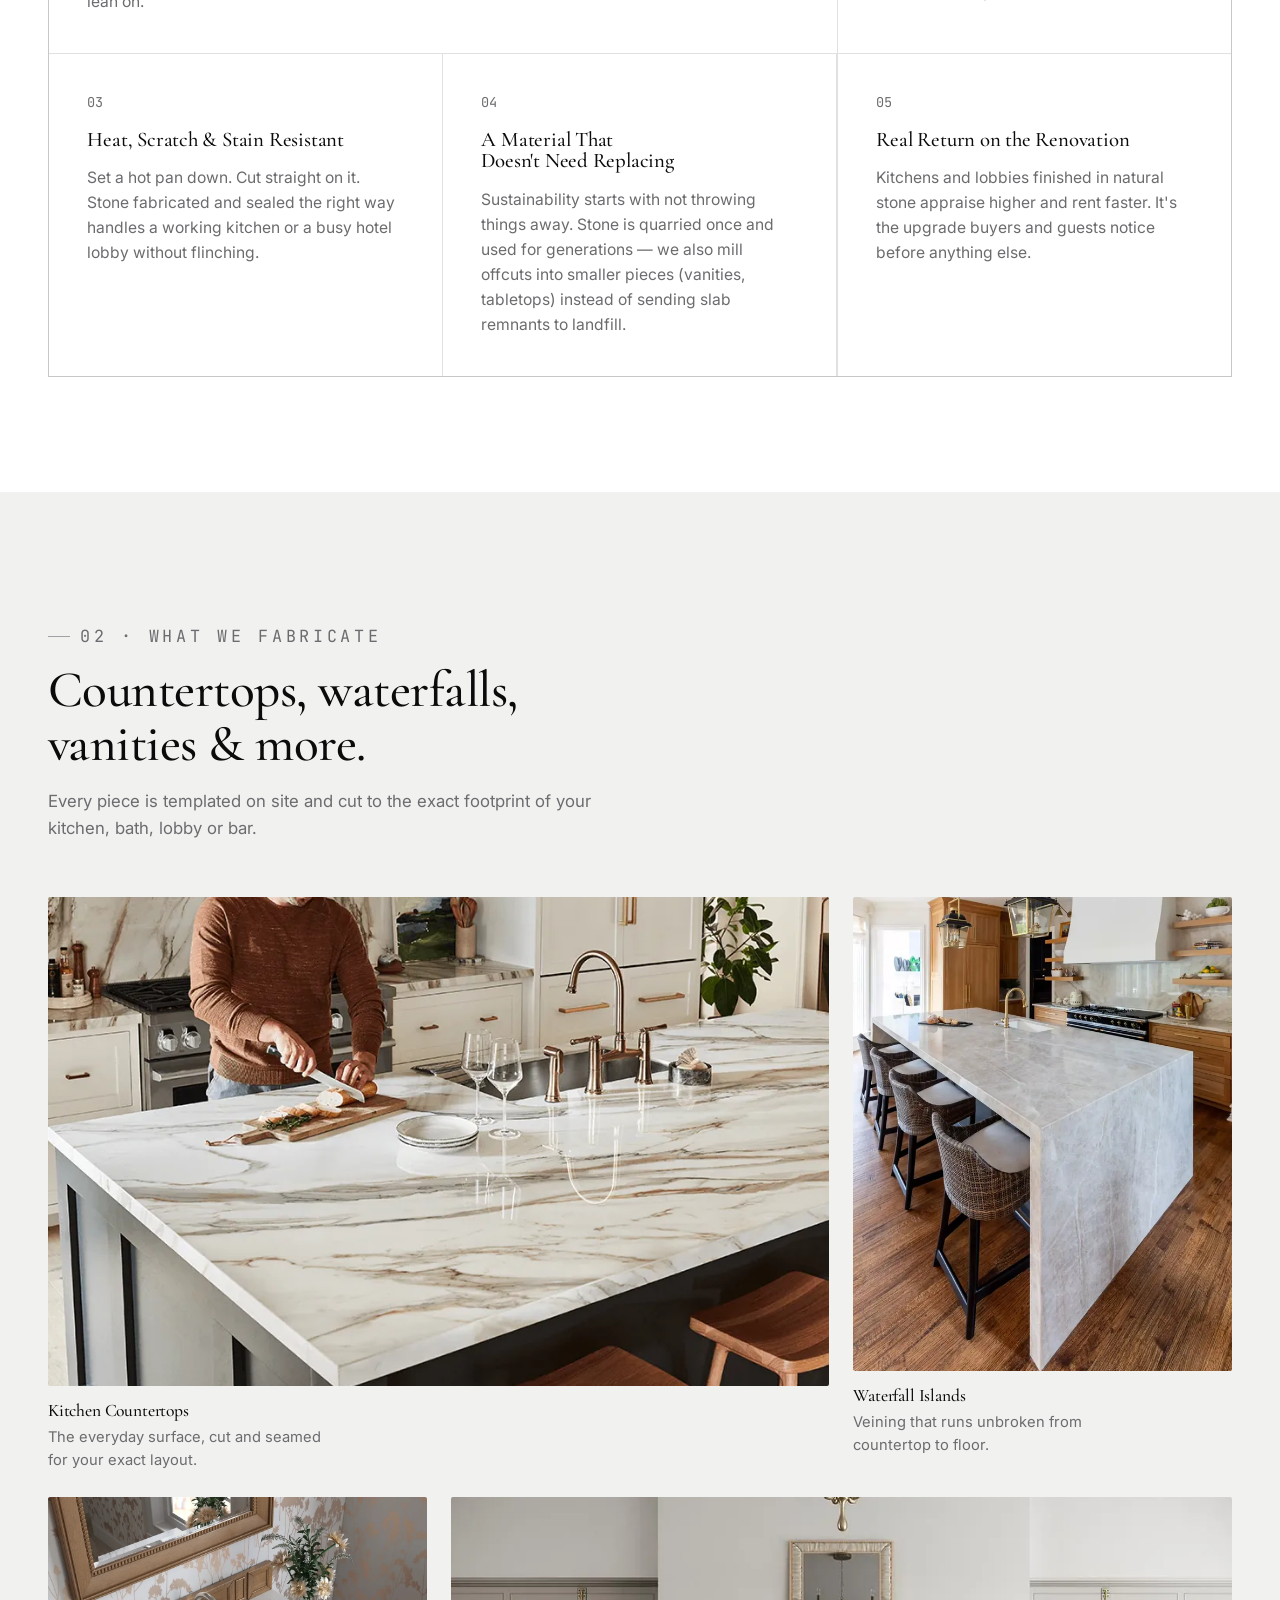
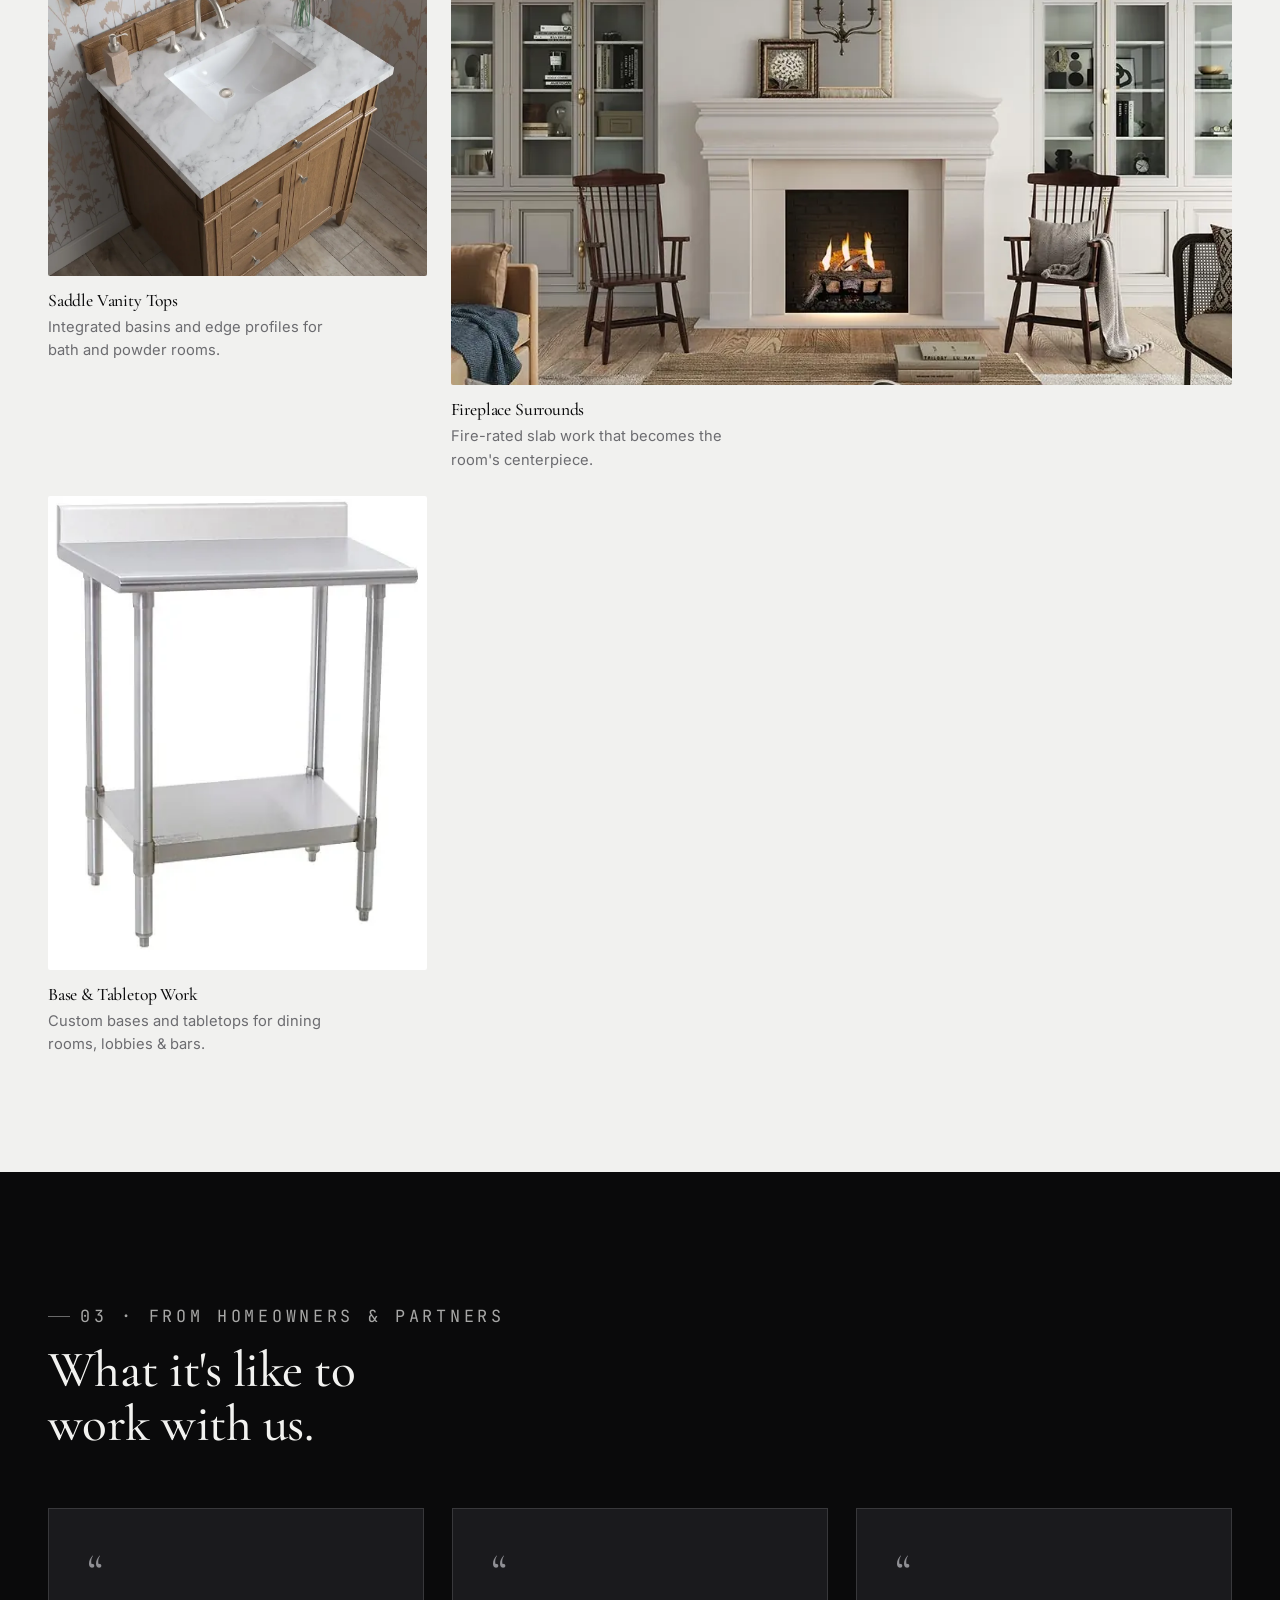
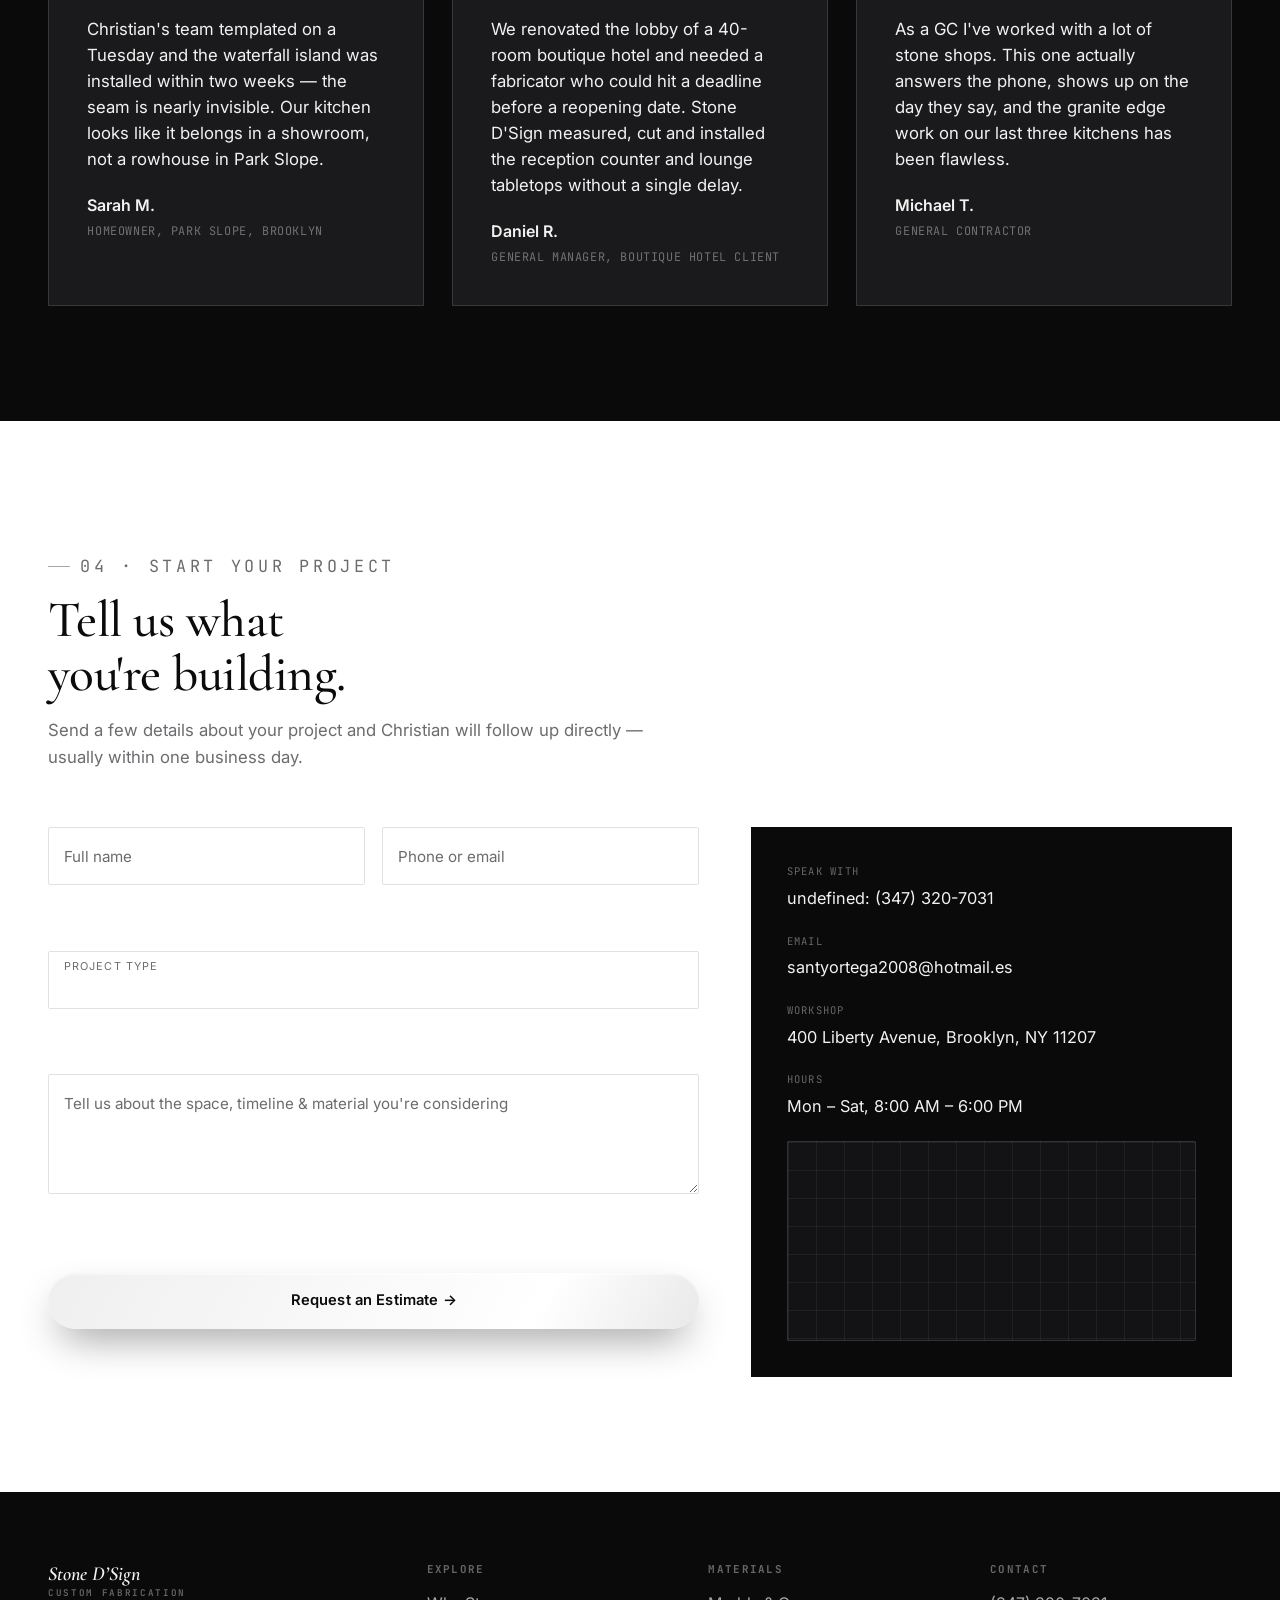
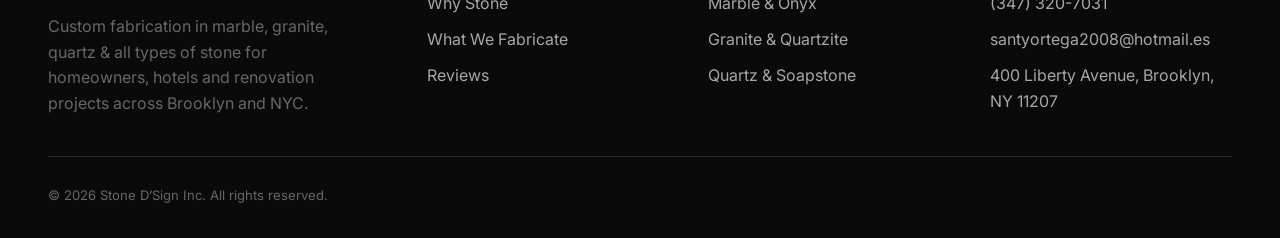
==== commit cdd9bc16: "Add files via upload" ====
--- a/index.html
+++ b/index.html
@@ -48,7 +48,8 @@
 
     <!-- ============================= HERO ============================= -->
     <section class="hero" id="top">
-      <div class="hero-veins" data-hero-veins aria-hidden="true"></div>
+      <img class="hero-bg" data-hero-veins src="assets/img/hero-fondo.webp" alt="" aria-hidden="true">
+      <div class="hero-veins" aria-hidden="true"></div>
       <div class="hero-grain" aria-hidden="true"></div>
       <div class="hero-vignette" aria-hidden="true"></div>
 
@@ -94,7 +95,7 @@
         <div class="section-head">
           <p class="kicker">02 · What We Fabricate</p>
           <h2>Countertops, waterfalls,<br>vanities &amp; more.</h2>
-          <p>Every piece is templated on site and cut to the exact footprint of your kitchen, bath, lobby or bar — real project photos are on their way here.</p>
+          <p>Every piece is templated on site and cut to the exact footprint of your kitchen, bath, lobby or bar.</p>
         </div>
         <div class="app-grid" data-applications role="list" aria-label="Stone applications"></div>
       </div>
@@ -121,7 +122,7 @@
         </div>
 
         <div class="contact-grid">
-          <form class="contact-form" data-contact-form novalidate>
+          <form class="contact-form" data-contact-form novalidate method="post" action="submit-contact.php">
             <div class="form-row">
               <div class="field">
                 <input type="text" name="name" id="f-name" placeholder=" " required autocomplete="name">
@@ -152,6 +153,7 @@
               <span class="cta-form-label arrow">Request an Estimate →</span>
               <span class="cta-form-spinner" aria-hidden="true"></span>
             </button>
+            <p class="contact-error" data-contact-error role="alert"></p>
 
             <div class="contact-success" data-contact-success aria-hidden="true" role="status">
               <h3>Request received.</h3>
@@ -177,8 +179,7 @@
               <span class="value" data-contact-hours></span>
             </div>
             <div class="map-ph" role="img" aria-label="Map placeholder — 400 Liberty Avenue, Brooklyn, NY">
-              <span class="pin" aria-hidden="true"></span>
-              <span class="map-label">Map — 400 Liberty Ave, Brooklyn</span>
+              <iframe src="https://www.google.com/maps/embed?pb=!1m18!1m12!1m3!1d3025.9766393125597!2d-73.8979104250674!3d40.6744836713993!2m3!1f0!2f0!3f0!3m2!1i1024!2i768!4f13.1!3m3!1m2!1s0x89c25c4e0c575501%3A0xbe6d50f910841423!2s400%20Liberty%20Ave%2C%20Brooklyn%2C%20NY%2011207!5e0!3m2!1ses-419!2sus!4v1788741574138!5m2!1ses-419!2sus" width="100%" height="100%" style="border:0;" allowfullscreen="" loading="lazy" referrerpolicy="strict-origin-when-cross-origin"></iframe>
             </div>
           </aside>
         </div>
--- a/styles.css
+++ b/styles.css
@@ -297,6 +297,7 @@
 .app-grid {
   display: grid; gap: clamp(1rem, 2vw, 1.5rem);
   grid-template-columns: 1fr;
+  align-items: start;
 }
 .app-card { display: flex; flex-direction: column; gap: 1rem; }
 .app-card figcaption h3 { font-size: 1.1rem; }
@@ -333,6 +334,19 @@
 .ph--tall { aspect-ratio: 4 / 5; }
 .ph--square { aspect-ratio: 1 / 1; }
 
+.app-media {
+  position: relative; overflow: hidden; border-radius: var(--radius);
+  background: var(--bg-2);
+}
+.app-media img {
+  width: 100%; height: 100%; object-fit: cover;
+  transition: transform .8s var(--ease-soft), filter .5s;
+}
+.app-card:hover .app-media img {
+  transform: scale(1.06);
+  filter: saturate(1.08) contrast(1.03);
+}
+
 /* --- Testimonials --- */
 .quote-grid { display: grid; gap: clamp(1.25rem, 2.5vw, 1.75rem); grid-template-columns: 1fr; }
 .quote-card {
@@ -392,6 +406,13 @@
 }
 @keyframes spin { to { transform: rotate(360deg); } }
 .contact-form.is-sent { opacity: 0; transform: translateY(-10px); pointer-events: none; transition: opacity .5s, transform .5s; }
+
+.contact-error {
+  display: none; font-size: .85rem; color: var(--ink-soft);
+  padding: .75rem 1rem; border: 1px solid var(--line); border-radius: var(--radius);
+  background: var(--bg-2);
+}
+.contact-form.has-error .contact-error { display: block; }
 
 .contact-success {
   position: absolute; inset: 0; display: grid; place-items: start center; text-align: left;
@@ -461,13 +482,18 @@
   background: var(--dark-bg); color: var(--cream); overflow: hidden;
   padding-top: 6rem;
 }
+.hero-bg {
+  position: absolute; inset: 0; z-index: 0;
+  width: 100%; height: 100%; object-fit: cover; object-position: 50% 35%;
+  filter: grayscale(0.15) contrast(1.03);
+}
 .hero-veins {
   position: absolute; inset: -8%; z-index: 0;
   background-image:
     radial-gradient(ellipse 70% 55% at 18% 22%, rgba(255,255,255,0.05), transparent 60%),
     radial-gradient(ellipse 60% 50% at 82% 78%, rgba(255,255,255,0.04), transparent 60%),
     url("data:image/svg+xml;utf8,<svg xmlns='http://www.w3.org/2000/svg' viewBox='0 0 800 800'><filter id='v'><feTurbulence type='fractalNoise' baseFrequency='0.008 0.03' numOctaves='3' seed='7' stitchTiles='stitch'/><feColorMatrix type='matrix' values='0 0 0 0 1  0 0 0 0 1  0 0 0 0 1  0 0 0 0.06 0'/></filter><rect width='100%25' height='100%25' filter='url(%23v)'/></svg>"),
-    linear-gradient(160deg, #0a0a0b 0%, #121214 55%, #0a0a0b 100%);
+    linear-gradient(160deg, rgba(10,10,11,0.55) 0%, rgba(18,18,20,0.7) 55%, rgba(10,10,11,0.85) 100%);
   background-size: cover, cover, cover, cover;
   will-change: transform;
 }
